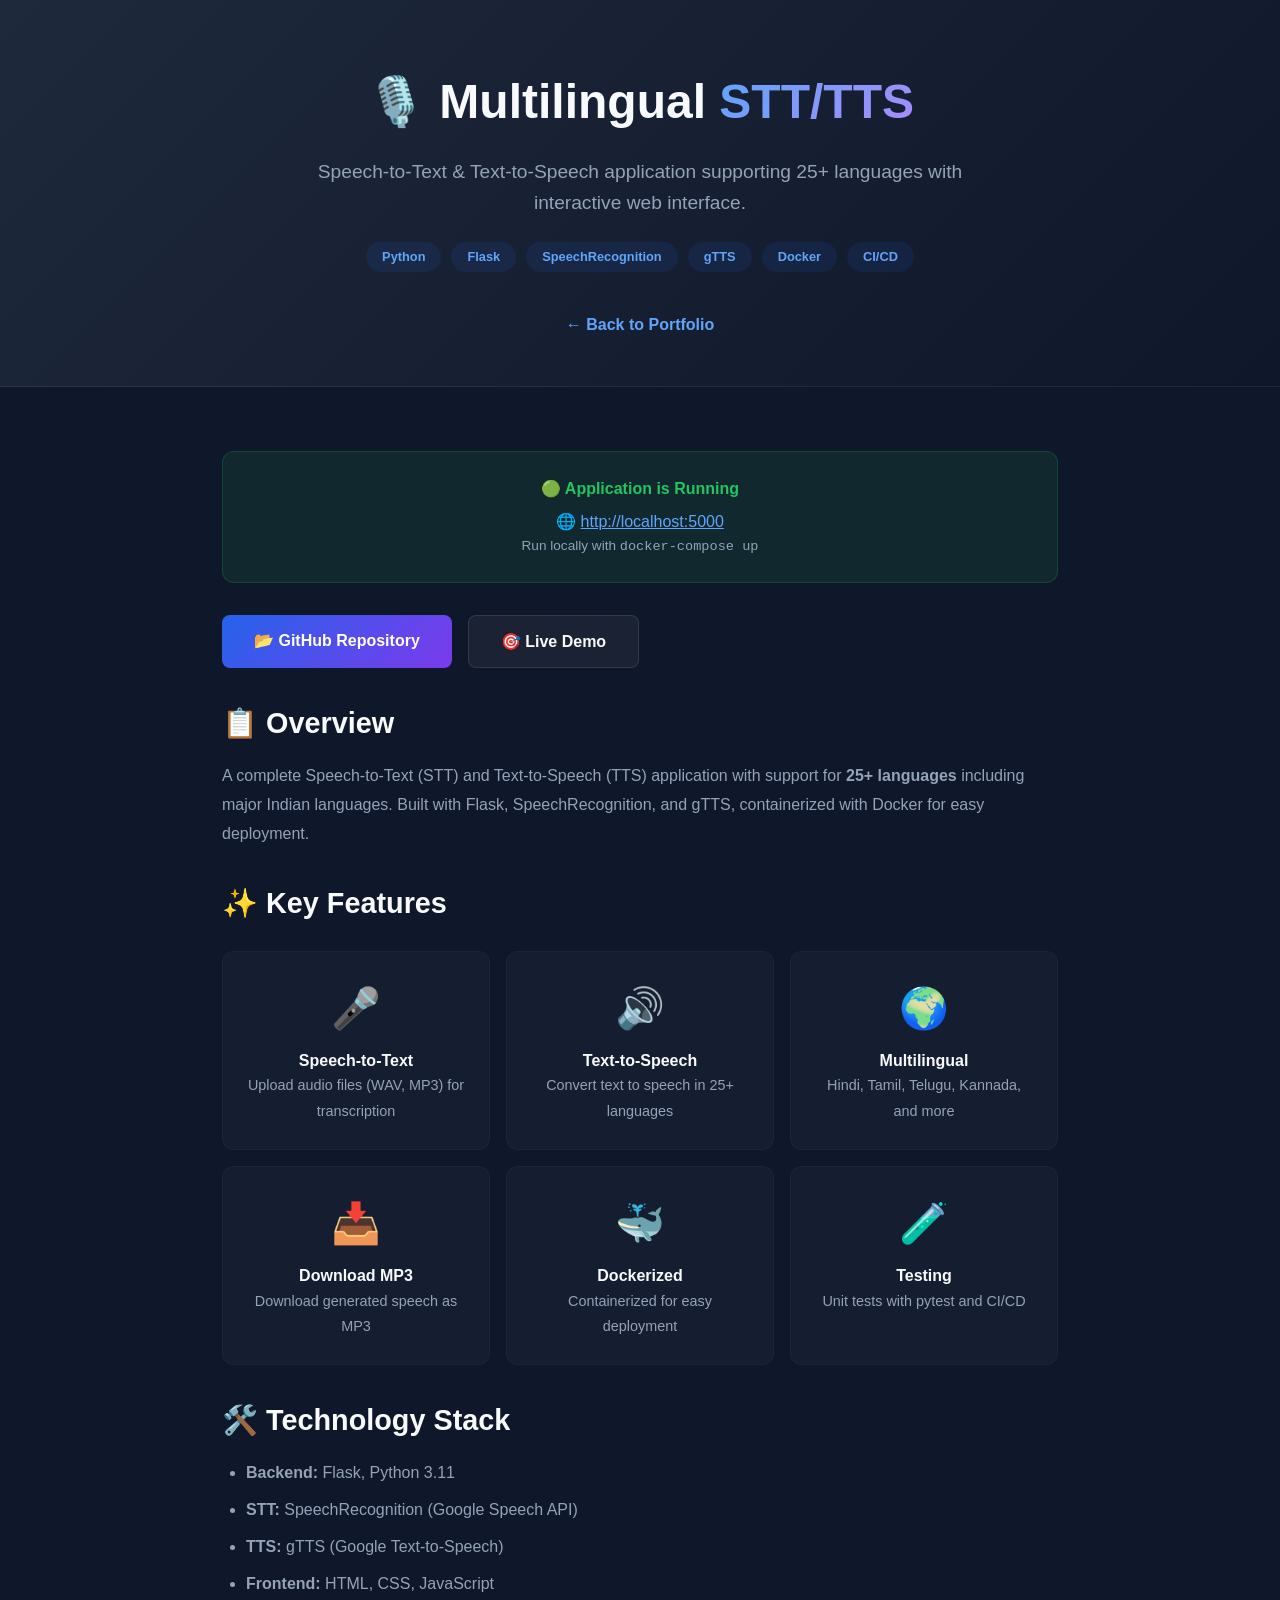
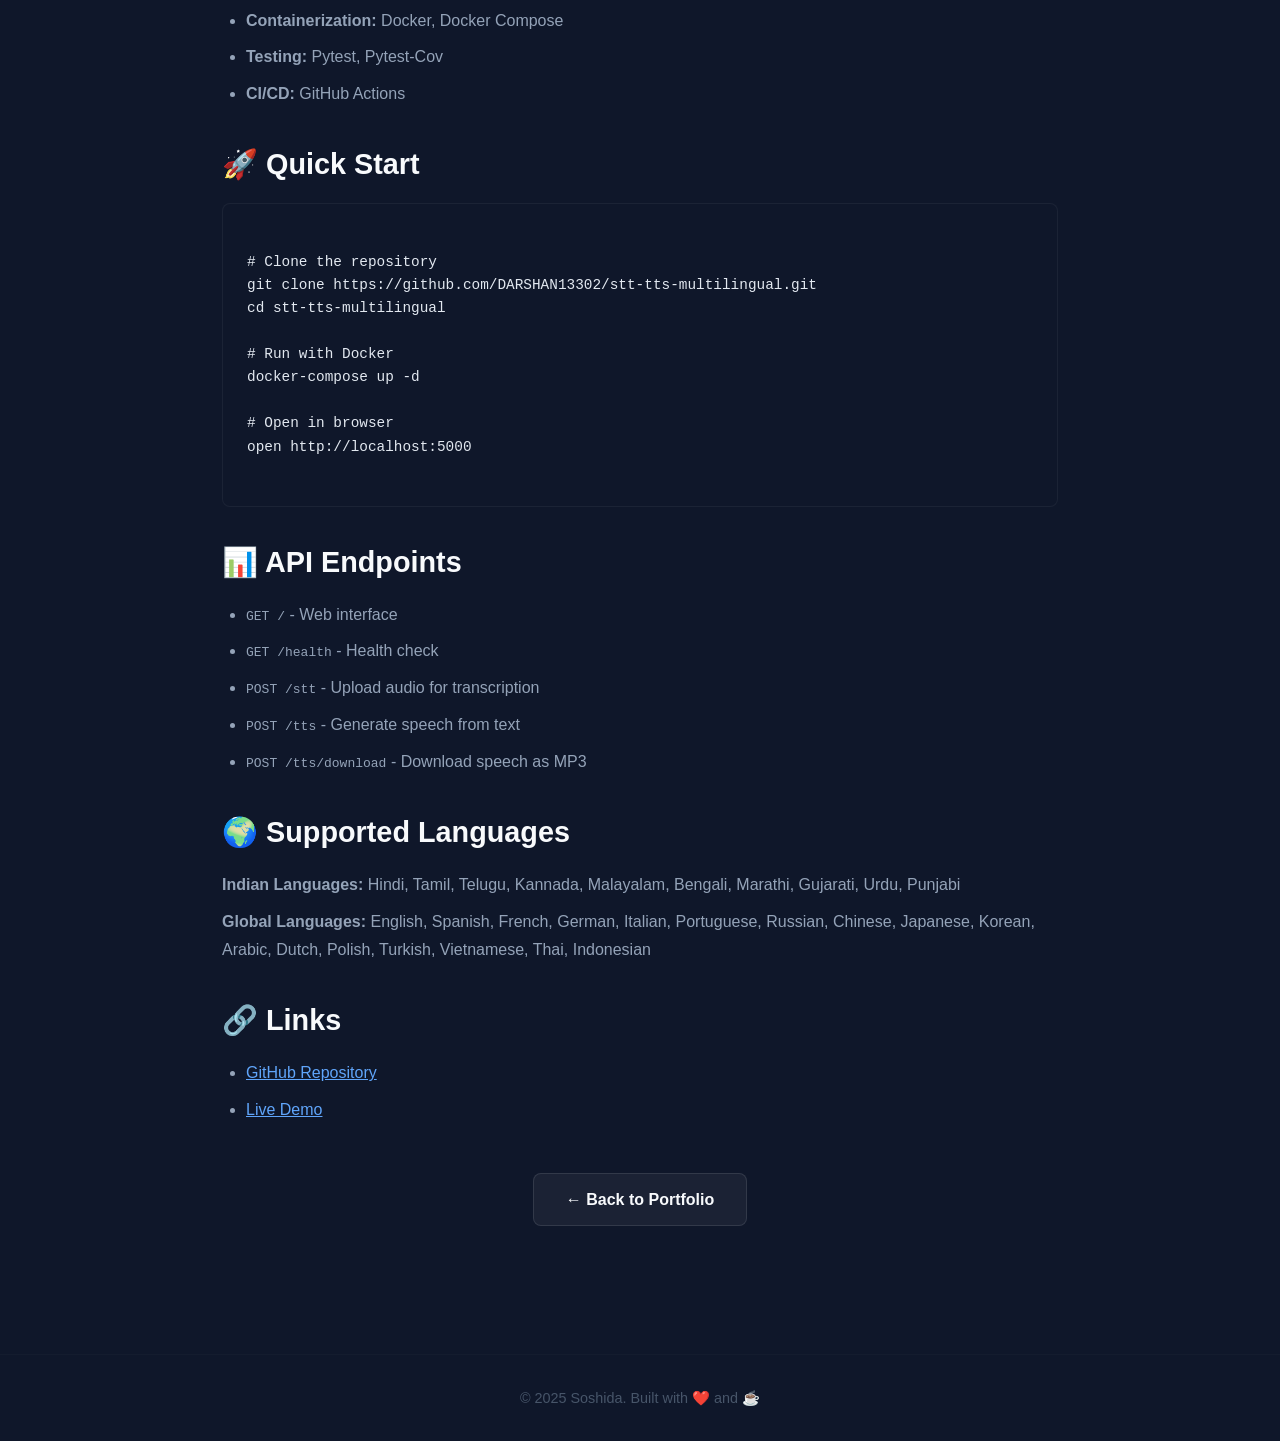
==== projects/stt-tts.html @ f3cf7c8e "Initial commit: Soshida Portfolio with STT/TTS project" ====
﻿<!DOCTYPE html>
<html lang="en">
<head>
    <meta charset="UTF-8">
    <meta name="viewport" content="width=device-width, initial-scale=1.0">
    <title>🎙️ STT/TTS Project - Soshida</title>
    <style>
        * { margin: 0; padding: 0; box-sizing: border-box; }
        body {
            font-family: 'Segoe UI', Tahoma, Geneva, Verdana, sans-serif;
            background: #0F172A;
            color: #F8FAFC;
            line-height: 1.6;
            min-height: 100vh;
        }
        .container { max-width: 900px; margin: 0 auto; padding: 2rem; }
        .header {
            padding: 4rem 2rem 2rem;
            text-align: center;
            background: linear-gradient(135deg, #1E293B, #0F172A);
            border-bottom: 1px solid rgba(255,255,255,0.05);
        }
        .header h1 { font-size: 3rem; font-weight: 900; margin-bottom: 1rem; }
        .header h1 .gradient {
            background: linear-gradient(135deg, #60A5FA, #A78BFA);
            -webkit-background-clip: text;
            -webkit-text-fill-color: transparent;
        }
        .header p { color: #94A3B8; font-size: 1.2rem; max-width: 700px; margin: 0 auto; }
        .tags { display: flex; gap: 10px; justify-content: center; flex-wrap: wrap; margin: 1.5rem 0; }
        .tags span {
            background: rgba(37,99,235,0.1);
            color: #60A5FA;
            padding: 0.3rem 1rem;
            border-radius: 100px;
            font-size: 0.8rem;
            font-weight: 600;
        }
        .back-link {
            display: inline-block;
            margin: 1rem 0;
            color: #60A5FA;
            text-decoration: none;
            font-weight: 600;
        }
        .back-link:hover { text-decoration: underline; }
        .section { margin: 2rem 0; }
        .section h2 { font-size: 1.8rem; margin-bottom: 1rem; color: #F8FAFC; }
        .section h3 { font-size: 1.2rem; margin: 1.5rem 0 0.5rem; color: #F8FAFC; }
        .section p, .section li { color: #94A3B8; line-height: 1.8; }
        .section ul { padding-left: 1.5rem; }
        .section ul li { margin-bottom: 0.5rem; }
        .feature-grid {
            display: grid;
            grid-template-columns: repeat(auto-fit, minmax(200px, 1fr));
            gap: 1rem;
            margin: 1.5rem 0;
        }
        .feature-card {
            background: rgba(30,41,59,0.4);
            padding: 1.5rem;
            border-radius: 12px;
            border: 1px solid rgba(255,255,255,0.03);
            text-align: center;
        }
        .feature-card .icon { font-size: 2.5rem; display: block; margin-bottom: 0.5rem; }
        .feature-card h4 { color: #F8FAFC; }
        .feature-card p { font-size: 0.9rem; color: #94A3B8; }
        .code-block {
            background: #0F172A;
            padding: 1.5rem;
            border-radius: 8px;
            border: 1px solid rgba(255,255,255,0.05);
            margin: 1rem 0;
            overflow-x: auto;
            font-family: 'Courier New', monospace;
            font-size: 0.9rem;
            color: #E2E8F0;
            white-space: pre-wrap;
        }
        .btn-group { display: flex; gap: 1rem; flex-wrap: wrap; margin: 2rem 0; }
        .btn {
            padding: 0.8rem 2rem;
            border-radius: 8px;
            font-weight: 600;
            text-decoration: none;
            display: inline-block;
            transition: all 0.3s;
        }
        .btn-primary { background: linear-gradient(135deg, #2563EB, #7C3AED); color: white; }
        .btn-primary:hover { transform: translateY(-2px); box-shadow: 0 4px 20px rgba(37,99,235,0.3); }
        .btn-secondary { background: rgba(255,255,255,0.05); color: #F8FAFC; border: 1px solid rgba(255,255,255,0.1); }
        .btn-secondary:hover { background: rgba(255,255,255,0.1); }
        .status-box {
            background: rgba(34,197,94,0.1);
            border: 1px solid rgba(34,197,94,0.2);
            border-radius: 12px;
            padding: 1.5rem;
            text-align: center;
            margin: 2rem 0;
        }
        .status-box .status { color: #22C55E; font-weight: 600; }
        .footer {
            background: #0F172A;
            border-top: 1px solid rgba(255,255,255,0.02);
            padding: 2rem;
            text-align: center;
            margin-top: 3rem;
        }
        .footer p { color: #475569; font-size: 0.9rem; }
        @media (max-width:768px) {
            .header h1 { font-size: 2rem; }
            .container { padding: 1rem; }
            .feature-grid { grid-template-columns: 1fr 1fr; }
        }
        @media (max-width:480px) {
            .feature-grid { grid-template-columns: 1fr; }
        }
    </style>
</head>
<body>

    <div class="header">
        <h1>🎙️ Multilingual <span class="gradient">STT/TTS</span></h1>
        <p>Speech-to-Text & Text-to-Speech application supporting 25+ languages with interactive web interface.</p>
        <div class="tags">
            <span>Python</span><span>Flask</span><span>SpeechRecognition</span>
            <span>gTTS</span><span>Docker</span><span>CI/CD</span>
        </div>
        <a href="../index.html" class="back-link">← Back to Portfolio</a>
    </div>

    <div class="container">

        <div class="status-box">
            <div class="status">🟢 Application is Running</div>
            <p style="margin-top:0.5rem;">🌐 <a href="http://localhost:5000" style="color:#60A5FA;">http://localhost:5000</a></p>
            <p style="font-size:0.85rem;color:#94A3B8;">Run locally with <code>docker-compose up</code></p>
        </div>

        <div class="btn-group">
            <a href="https://github.com/DARSHAN13302/stt-tts-multilingual" class="btn btn-primary">📂 GitHub Repository</a>
            <a href="http://localhost:5000" class="btn btn-secondary">🎯 Live Demo</a>
        </div>

        <div class="section">
            <h2>📋 Overview</h2>
            <p>A complete Speech-to-Text (STT) and Text-to-Speech (TTS) application with support for <strong>25+ languages</strong> including major Indian languages. Built with Flask, SpeechRecognition, and gTTS, containerized with Docker for easy deployment.</p>
        </div>

        <div class="section">
            <h2>✨ Key Features</h2>
            <div class="feature-grid">
                <div class="feature-card"><span class="icon">🎤</span><h4>Speech-to-Text</h4><p>Upload audio files (WAV, MP3) for transcription</p></div>
                <div class="feature-card"><span class="icon">🔊</span><h4>Text-to-Speech</h4><p>Convert text to speech in 25+ languages</p></div>
                <div class="feature-card"><span class="icon">🌍</span><h4>Multilingual</h4><p>Hindi, Tamil, Telugu, Kannada, and more</p></div>
                <div class="feature-card"><span class="icon">📥</span><h4>Download MP3</h4><p>Download generated speech as MP3</p></div>
                <div class="feature-card"><span class="icon">🐳</span><h4>Dockerized</h4><p>Containerized for easy deployment</p></div>
                <div class="feature-card"><span class="icon">🧪</span><h4>Testing</h4><p>Unit tests with pytest and CI/CD</p></div>
            </div>
        </div>

        <div class="section">
            <h2>🛠️ Technology Stack</h2>
            <ul>
                <li><strong>Backend:</strong> Flask, Python 3.11</li>
                <li><strong>STT:</strong> SpeechRecognition (Google Speech API)</li>
                <li><strong>TTS:</strong> gTTS (Google Text-to-Speech)</li>
                <li><strong>Frontend:</strong> HTML, CSS, JavaScript</li>
                <li><strong>Containerization:</strong> Docker, Docker Compose</li>
                <li><strong>Testing:</strong> Pytest, Pytest-Cov</li>
                <li><strong>CI/CD:</strong> GitHub Actions</li>
            </ul>
        </div>

        <div class="section">
            <h2>🚀 Quick Start</h2>
            <div class="code-block">
# Clone the repository
git clone https://github.com/DARSHAN13302/stt-tts-multilingual.git
cd stt-tts-multilingual

# Run with Docker
docker-compose up -d

# Open in browser
open http://localhost:5000
            </div>
        </div>

        <div class="section">
            <h2>📊 API Endpoints</h2>
            <ul>
                <li><code>GET /</code> - Web interface</li>
                <li><code>GET /health</code> - Health check</li>
                <li><code>POST /stt</code> - Upload audio for transcription</li>
                <li><code>POST /tts</code> - Generate speech from text</li>
                <li><code>POST /tts/download</code> - Download speech as MP3</li>
            </ul>
        </div>

        <div class="section">
            <h2>🌍 Supported Languages</h2>
            <p><strong>Indian Languages:</strong> Hindi, Tamil, Telugu, Kannada, Malayalam, Bengali, Marathi, Gujarati, Urdu, Punjabi</p>
            <p style="margin-top:0.5rem;"><strong>Global Languages:</strong> English, Spanish, French, German, Italian, Portuguese, Russian, Chinese, Japanese, Korean, Arabic, Dutch, Polish, Turkish, Vietnamese, Thai, Indonesian</p>
        </div>

        <div class="section">
            <h2>🔗 Links</h2>
            <ul>
                <li><a href="https://github.com/DARSHAN13302/stt-tts-multilingual" style="color:#60A5FA;">GitHub Repository</a></li>
                <li><a href="http://localhost:5000" style="color:#60A5FA;">Live Demo</a></li>
            </ul>
        </div>

        <div style="text-align:center;margin:3rem 0;">
            <a href="../index.html" class="btn btn-secondary">← Back to Portfolio</a>
        </div>

    </div>

    <footer class="footer">
        <p>© 2025 Soshida. Built with ❤️ and ☕</p>
    </footer>

</body>
</html>
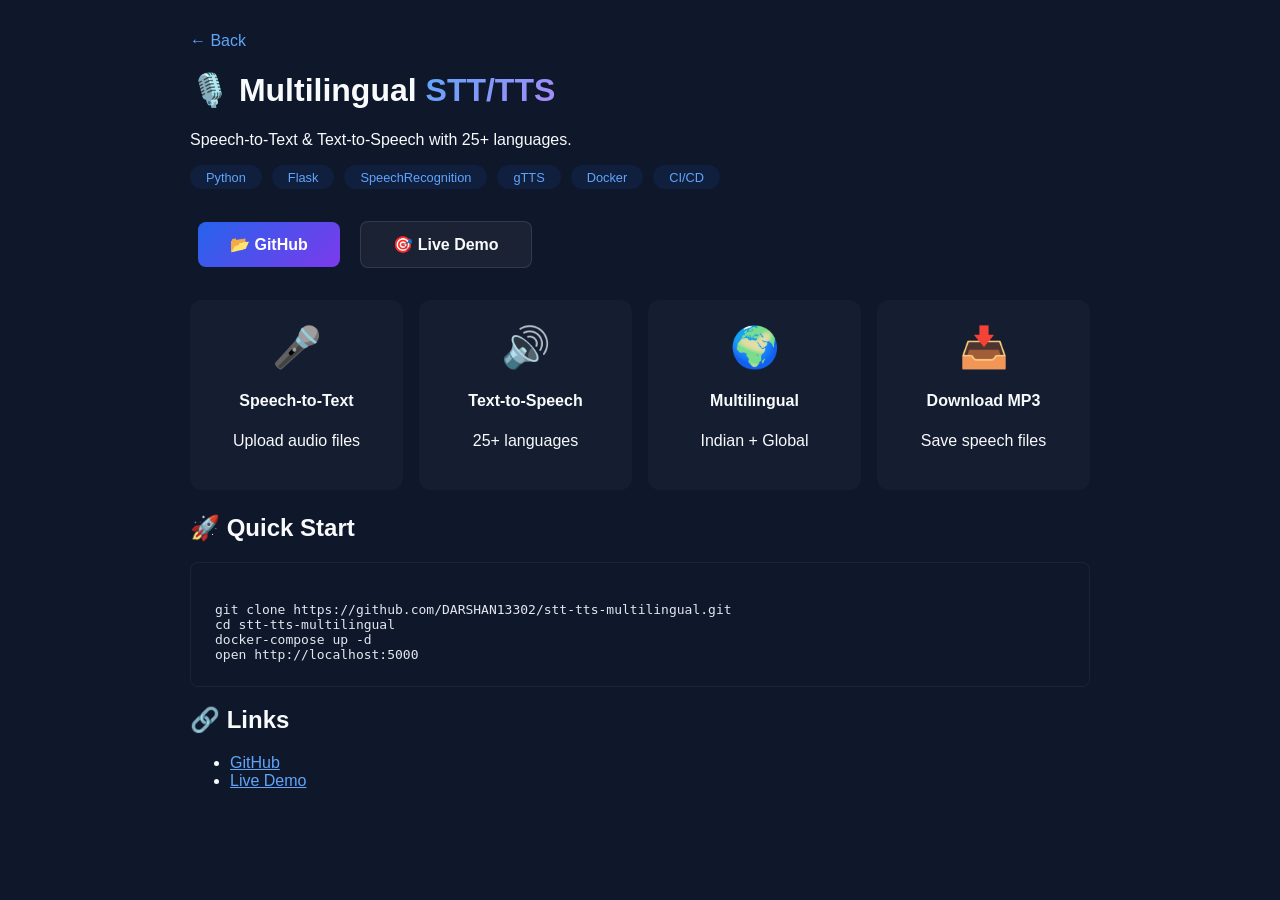
==== commit f5244e8d: "Add STT/TTS project to portfolio" ====
--- a/projects/stt-tts.html
+++ b/projects/stt-tts.html
@@ -1,227 +1,51 @@
 ﻿<!DOCTYPE html>
-<html lang="en">
-<head>
-    <meta charset="UTF-8">
-    <meta name="viewport" content="width=device-width, initial-scale=1.0">
-    <title>🎙️ STT/TTS Project - Soshida</title>
-    <style>
-        * { margin: 0; padding: 0; box-sizing: border-box; }
-        body {
-            font-family: 'Segoe UI', Tahoma, Geneva, Verdana, sans-serif;
-            background: #0F172A;
-            color: #F8FAFC;
-            line-height: 1.6;
-            min-height: 100vh;
-        }
-        .container { max-width: 900px; margin: 0 auto; padding: 2rem; }
-        .header {
-            padding: 4rem 2rem 2rem;
-            text-align: center;
-            background: linear-gradient(135deg, #1E293B, #0F172A);
-            border-bottom: 1px solid rgba(255,255,255,0.05);
-        }
-        .header h1 { font-size: 3rem; font-weight: 900; margin-bottom: 1rem; }
-        .header h1 .gradient {
-            background: linear-gradient(135deg, #60A5FA, #A78BFA);
-            -webkit-background-clip: text;
-            -webkit-text-fill-color: transparent;
-        }
-        .header p { color: #94A3B8; font-size: 1.2rem; max-width: 700px; margin: 0 auto; }
-        .tags { display: flex; gap: 10px; justify-content: center; flex-wrap: wrap; margin: 1.5rem 0; }
-        .tags span {
-            background: rgba(37,99,235,0.1);
-            color: #60A5FA;
-            padding: 0.3rem 1rem;
-            border-radius: 100px;
-            font-size: 0.8rem;
-            font-weight: 600;
-        }
-        .back-link {
-            display: inline-block;
-            margin: 1rem 0;
-            color: #60A5FA;
-            text-decoration: none;
-            font-weight: 600;
-        }
-        .back-link:hover { text-decoration: underline; }
-        .section { margin: 2rem 0; }
-        .section h2 { font-size: 1.8rem; margin-bottom: 1rem; color: #F8FAFC; }
-        .section h3 { font-size: 1.2rem; margin: 1.5rem 0 0.5rem; color: #F8FAFC; }
-        .section p, .section li { color: #94A3B8; line-height: 1.8; }
-        .section ul { padding-left: 1.5rem; }
-        .section ul li { margin-bottom: 0.5rem; }
-        .feature-grid {
-            display: grid;
-            grid-template-columns: repeat(auto-fit, minmax(200px, 1fr));
-            gap: 1rem;
-            margin: 1.5rem 0;
-        }
-        .feature-card {
-            background: rgba(30,41,59,0.4);
-            padding: 1.5rem;
-            border-radius: 12px;
-            border: 1px solid rgba(255,255,255,0.03);
-            text-align: center;
-        }
-        .feature-card .icon { font-size: 2.5rem; display: block; margin-bottom: 0.5rem; }
-        .feature-card h4 { color: #F8FAFC; }
-        .feature-card p { font-size: 0.9rem; color: #94A3B8; }
-        .code-block {
-            background: #0F172A;
-            padding: 1.5rem;
-            border-radius: 8px;
-            border: 1px solid rgba(255,255,255,0.05);
-            margin: 1rem 0;
-            overflow-x: auto;
-            font-family: 'Courier New', monospace;
-            font-size: 0.9rem;
-            color: #E2E8F0;
-            white-space: pre-wrap;
-        }
-        .btn-group { display: flex; gap: 1rem; flex-wrap: wrap; margin: 2rem 0; }
-        .btn {
-            padding: 0.8rem 2rem;
-            border-radius: 8px;
-            font-weight: 600;
-            text-decoration: none;
-            display: inline-block;
-            transition: all 0.3s;
-        }
-        .btn-primary { background: linear-gradient(135deg, #2563EB, #7C3AED); color: white; }
-        .btn-primary:hover { transform: translateY(-2px); box-shadow: 0 4px 20px rgba(37,99,235,0.3); }
-        .btn-secondary { background: rgba(255,255,255,0.05); color: #F8FAFC; border: 1px solid rgba(255,255,255,0.1); }
-        .btn-secondary:hover { background: rgba(255,255,255,0.1); }
-        .status-box {
-            background: rgba(34,197,94,0.1);
-            border: 1px solid rgba(34,197,94,0.2);
-            border-radius: 12px;
-            padding: 1.5rem;
-            text-align: center;
-            margin: 2rem 0;
-        }
-        .status-box .status { color: #22C55E; font-weight: 600; }
-        .footer {
-            background: #0F172A;
-            border-top: 1px solid rgba(255,255,255,0.02);
-            padding: 2rem;
-            text-align: center;
-            margin-top: 3rem;
-        }
-        .footer p { color: #475569; font-size: 0.9rem; }
-        @media (max-width:768px) {
-            .header h1 { font-size: 2rem; }
-            .container { padding: 1rem; }
-            .feature-grid { grid-template-columns: 1fr 1fr; }
-        }
-        @media (max-width:480px) {
-            .feature-grid { grid-template-columns: 1fr; }
-        }
-    </style>
+<html>
+<head><title>🎙️ STT/TTS</title>
+<style>
+body{font-family:sans-serif;background:#0F172A;color:#F8FAFC;padding:2rem;max-width:900px;margin:0 auto}
+h1 .gradient{background:linear-gradient(135deg,#60A5FA,#A78BFA);-webkit-background-clip:text;-webkit-text-fill-color:transparent}
+.tags{display:flex;gap:10px;flex-wrap:wrap;margin:1rem 0}
+.tags span{background:rgba(37,99,235,0.1);color:#60A5FA;padding:0.3rem 1rem;border-radius:100px;font-size:0.8rem}
+.feature-grid{display:grid;grid-template-columns:repeat(auto-fit,minmax(200px,1fr));gap:1rem;margin:1.5rem 0}
+.feature-card{background:rgba(30,41,59,0.4);padding:1.5rem;border-radius:12px;text-align:center}
+.feature-card .icon{font-size:2.5rem;display:block}
+.btn{display:inline-block;padding:0.8rem 2rem;border-radius:8px;text-decoration:none;font-weight:600;margin:0.5rem}
+.btn-primary{background:linear-gradient(135deg,#2563EB,#7C3AED);color:white}
+.btn-secondary{background:rgba(255,255,255,0.05);color:#F8FAFC;border:1px solid rgba(255,255,255,0.1)}
+.code-block{background:#0F172A;padding:1.5rem;border-radius:8px;border:1px solid rgba(255,255,255,0.05);font-family:monospace;color:#E2E8F0;white-space:pre-wrap;margin:1rem 0}
+.back-link{color:#60A5FA;text-decoration:none}
+.back-link:hover{text-decoration:underline}
+</style>
 </head>
 <body>
-
-    <div class="header">
-        <h1>🎙️ Multilingual <span class="gradient">STT/TTS</span></h1>
-        <p>Speech-to-Text & Text-to-Speech application supporting 25+ languages with interactive web interface.</p>
-        <div class="tags">
-            <span>Python</span><span>Flask</span><span>SpeechRecognition</span>
-            <span>gTTS</span><span>Docker</span><span>CI/CD</span>
-        </div>
-        <a href="../index.html" class="back-link">← Back to Portfolio</a>
-    </div>
-
-    <div class="container">
-
-        <div class="status-box">
-            <div class="status">🟢 Application is Running</div>
-            <p style="margin-top:0.5rem;">🌐 <a href="http://localhost:5000" style="color:#60A5FA;">http://localhost:5000</a></p>
-            <p style="font-size:0.85rem;color:#94A3B8;">Run locally with <code>docker-compose up</code></p>
-        </div>
-
-        <div class="btn-group">
-            <a href="https://github.com/DARSHAN13302/stt-tts-multilingual" class="btn btn-primary">📂 GitHub Repository</a>
-            <a href="http://localhost:5000" class="btn btn-secondary">🎯 Live Demo</a>
-        </div>
-
-        <div class="section">
-            <h2>📋 Overview</h2>
-            <p>A complete Speech-to-Text (STT) and Text-to-Speech (TTS) application with support for <strong>25+ languages</strong> including major Indian languages. Built with Flask, SpeechRecognition, and gTTS, containerized with Docker for easy deployment.</p>
-        </div>
-
-        <div class="section">
-            <h2>✨ Key Features</h2>
-            <div class="feature-grid">
-                <div class="feature-card"><span class="icon">🎤</span><h4>Speech-to-Text</h4><p>Upload audio files (WAV, MP3) for transcription</p></div>
-                <div class="feature-card"><span class="icon">🔊</span><h4>Text-to-Speech</h4><p>Convert text to speech in 25+ languages</p></div>
-                <div class="feature-card"><span class="icon">🌍</span><h4>Multilingual</h4><p>Hindi, Tamil, Telugu, Kannada, and more</p></div>
-                <div class="feature-card"><span class="icon">📥</span><h4>Download MP3</h4><p>Download generated speech as MP3</p></div>
-                <div class="feature-card"><span class="icon">🐳</span><h4>Dockerized</h4><p>Containerized for easy deployment</p></div>
-                <div class="feature-card"><span class="icon">🧪</span><h4>Testing</h4><p>Unit tests with pytest and CI/CD</p></div>
-            </div>
-        </div>
-
-        <div class="section">
-            <h2>🛠️ Technology Stack</h2>
-            <ul>
-                <li><strong>Backend:</strong> Flask, Python 3.11</li>
-                <li><strong>STT:</strong> SpeechRecognition (Google Speech API)</li>
-                <li><strong>TTS:</strong> gTTS (Google Text-to-Speech)</li>
-                <li><strong>Frontend:</strong> HTML, CSS, JavaScript</li>
-                <li><strong>Containerization:</strong> Docker, Docker Compose</li>
-                <li><strong>Testing:</strong> Pytest, Pytest-Cov</li>
-                <li><strong>CI/CD:</strong> GitHub Actions</li>
-            </ul>
-        </div>
-
-        <div class="section">
-            <h2>🚀 Quick Start</h2>
-            <div class="code-block">
-# Clone the repository
+<a href="../index.html" class="back-link">← Back</a>
+<h1>🎙️ Multilingual <span class="gradient">STT/TTS</span></h1>
+<p>Speech-to-Text & Text-to-Speech with 25+ languages.</p>
+<div class="tags">
+<span>Python</span><span>Flask</span><span>SpeechRecognition</span>
+<span>gTTS</span><span>Docker</span><span>CI/CD</span>
+</div>
+<div style="margin:1.5rem 0">
+<a href="https://github.com/DARSHAN13302/stt-tts-multilingual" class="btn btn-primary">📂 GitHub</a>
+<a href="http://localhost:5000" class="btn btn-secondary">🎯 Live Demo</a>
+</div>
+<div class="feature-grid">
+<div class="feature-card"><span class="icon">🎤</span><h4>Speech-to-Text</h4><p>Upload audio files</p></div>
+<div class="feature-card"><span class="icon">🔊</span><h4>Text-to-Speech</h4><p>25+ languages</p></div>
+<div class="feature-card"><span class="icon">🌍</span><h4>Multilingual</h4><p>Indian + Global</p></div>
+<div class="feature-card"><span class="icon">📥</span><h4>Download MP3</h4><p>Save speech files</p></div>
+</div>
+<h2>🚀 Quick Start</h2>
+<div class="code-block">
 git clone https://github.com/DARSHAN13302/stt-tts-multilingual.git
 cd stt-tts-multilingual
-
-# Run with Docker
 docker-compose up -d
-
-# Open in browser
 open http://localhost:5000
-            </div>
-        </div>
-
-        <div class="section">
-            <h2>📊 API Endpoints</h2>
-            <ul>
-                <li><code>GET /</code> - Web interface</li>
-                <li><code>GET /health</code> - Health check</li>
-                <li><code>POST /stt</code> - Upload audio for transcription</li>
-                <li><code>POST /tts</code> - Generate speech from text</li>
-                <li><code>POST /tts/download</code> - Download speech as MP3</li>
-            </ul>
-        </div>
-
-        <div class="section">
-            <h2>🌍 Supported Languages</h2>
-            <p><strong>Indian Languages:</strong> Hindi, Tamil, Telugu, Kannada, Malayalam, Bengali, Marathi, Gujarati, Urdu, Punjabi</p>
-            <p style="margin-top:0.5rem;"><strong>Global Languages:</strong> English, Spanish, French, German, Italian, Portuguese, Russian, Chinese, Japanese, Korean, Arabic, Dutch, Polish, Turkish, Vietnamese, Thai, Indonesian</p>
-        </div>
-
-        <div class="section">
-            <h2>🔗 Links</h2>
-            <ul>
-                <li><a href="https://github.com/DARSHAN13302/stt-tts-multilingual" style="color:#60A5FA;">GitHub Repository</a></li>
-                <li><a href="http://localhost:5000" style="color:#60A5FA;">Live Demo</a></li>
-            </ul>
-        </div>
-
-        <div style="text-align:center;margin:3rem 0;">
-            <a href="../index.html" class="btn btn-secondary">← Back to Portfolio</a>
-        </div>
-
-    </div>
-
-    <footer class="footer">
-        <p>© 2025 Soshida. Built with ❤️ and ☕</p>
-    </footer>
-
+</div>
+<h2>🔗 Links</h2>
+<ul>
+<li><a href="https://github.com/DARSHAN13302/stt-tts-multilingual" style="color:#60A5FA;">GitHub</a></li>
+<li><a href="http://localhost:5000" style="color:#60A5FA;">Live Demo</a></li>
+</ul>
 </body>
 </html>
